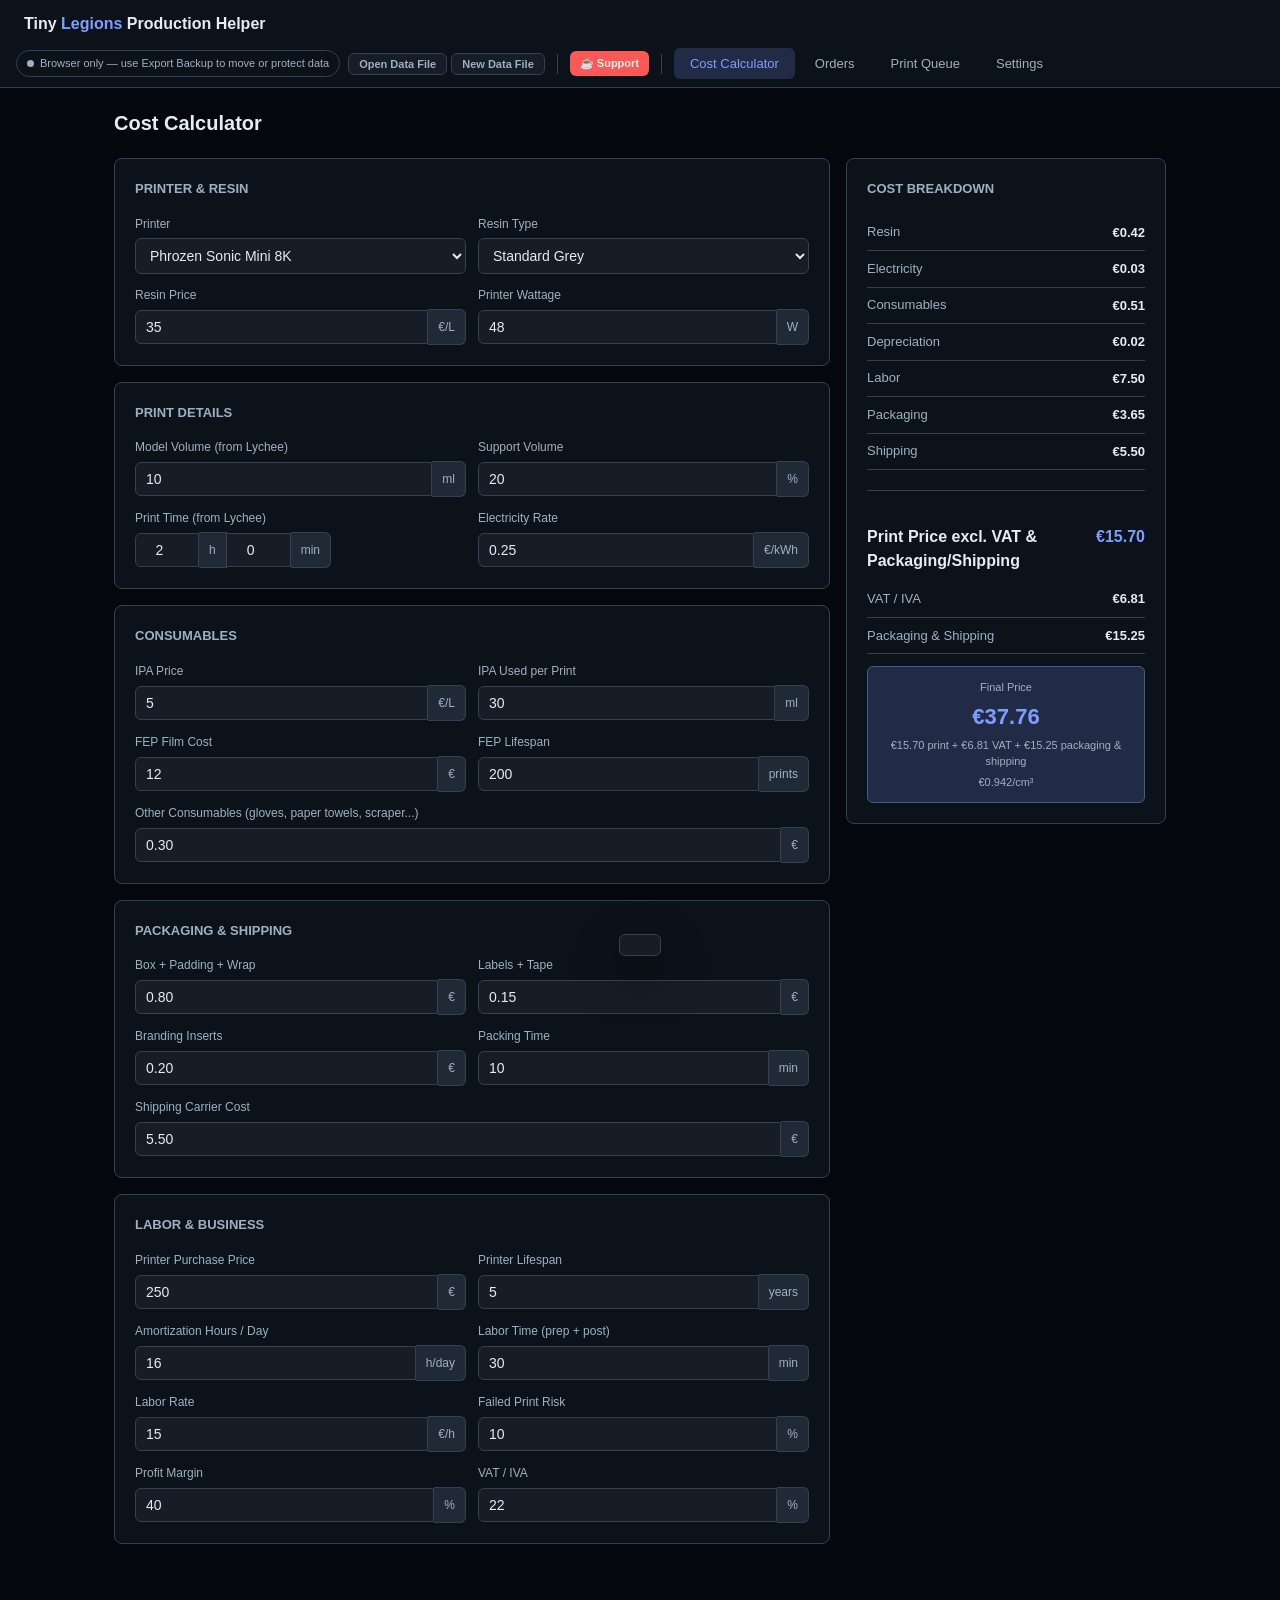
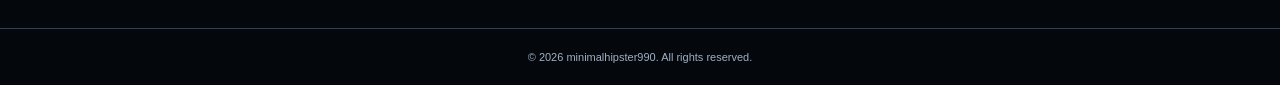
==== Calculator.html @ 1d5d3f8a "Release version 1.2" ====
<!DOCTYPE html>
<html lang="en">
<head>
  <meta charset="UTF-8">
  <meta name="viewport" content="width=device-width, initial-scale=1.0">
  <title>Tiny Legions — Production Helper</title>
  <link rel="stylesheet" href="css/style.css">
  <link rel="manifest" href="manifest.json">
  <link rel="apple-touch-icon" href="icons/icon-192.svg">
  <meta name="apple-mobile-web-app-capable" content="yes">
  <meta name="apple-mobile-web-app-status-bar-style" content="black-translucent">
  <meta name="apple-mobile-web-app-title" content="TL Production Helper">
  <meta name="theme-color" content="#1a1d27">
</head>
<body>

<!-- ── Header ─────────────────────────────────────────────────────────────── -->
<header class="app-header">
  <div class="app-header-top">
    <div class="app-logo">Tiny <span>Legions</span> Production Helper</div>
  </div>
  <div class="app-header-bar">
    <div id="file-status" class="file-status disconnected" title="Data saved in browser only">
      <span class="file-dot"></span> Browser only
    </div>
    <div class="file-actions">
      <button class="btn-file" onclick="handleOpenExisting()">Open Data File</button>
      <button class="btn-file" onclick="handleConnectNew()">New Data File</button>
    </div>
    <div class="header-divider"></div>
    <a class="btn-kofi" href="https://ko-fi.com/minimalhipster990" target="_blank" rel="noopener">☕ Support</a>
    <div class="header-divider"></div>
    <nav class="tab-nav">
      <button class="tab-btn" data-tab="calculator" onclick="showTab('calculator')">Cost Calculator</button>
      <button class="tab-btn" data-tab="orders" onclick="showTab('orders')">Orders</button>
      <button class="tab-btn" data-tab="queue" onclick="showTab('queue')">Print Queue</button>
      <button class="tab-btn" data-tab="settings" onclick="showTab('settings')">Settings</button>
    </nav>
  </div>
</header>

<main class="main">

  <!-- ── Tab: Calculator ──────────────────────────────────────────────────── -->
  <div id="tab-calculator" class="tab-panel">
    <h1 class="page-title">Cost Calculator</h1>
    <div class="calc-grid">
      <!-- Inputs -->
      <div>
        <div class="card">
          <div class="card-title">Printer & Resin</div>
          <div class="form-grid">
            <div class="form-group">
              <label>Printer</label>
              <select id="calc-printer" onchange="calcUpdatePrinter()"></select>
            </div>
            <div class="form-group">
              <label>Resin Type</label>
              <select id="calc-resin-type" onchange="calcUpdateResinPrice()"></select>
            </div>
            <div class="form-group">
              <label>Resin Price</label>
              <div class="input-with-unit">
                <input type="number" id="calc-resin-price" min="0" step="0.5" value="35" oninput="calcRun()">
                <span class="unit" data-curr="per-L">€/L</span>
              </div>
            </div>
            <div class="form-group">
              <label>Printer Wattage</label>
              <div class="input-with-unit">
                <input type="number" id="calc-wattage" min="0" step="1" value="48" oninput="calcRun()">
                <span class="unit">W</span>
              </div>
            </div>
          </div>
        </div>

        <div class="card">
          <div class="card-title">Print Details</div>
          <div class="form-grid">
            <div class="form-group">
              <label>Model Volume (from Lychee)</label>
              <div class="input-with-unit">
                <input type="number" id="calc-volume" min="0" step="0.1" value="10" oninput="calcRun()">
                <span class="unit">ml</span>
              </div>
            </div>
            <div class="form-group">
              <label>Support Volume</label>
              <div class="input-with-unit">
                <input type="number" id="calc-support-pct" min="0" max="100" step="1" value="20" oninput="calcRun()">
                <span class="unit">%</span>
              </div>
            </div>
            <div class="form-group">
              <label>Print Time (from Lychee)</label>
              <div class="time-input">
                <input type="number" id="calc-hours" min="0" step="1" value="2" oninput="calcRun()" onblur="calcNormalizeTime(); calcRun()">
                <span class="unit">h</span>
                <input type="number" id="calc-minutes" min="0" step="1" value="0" oninput="calcRun()" onblur="calcNormalizeTime(); calcRun()">
                <span class="unit">min</span>
              </div>
            </div>
            <div class="form-group">
              <label>Electricity Rate</label>
              <div class="input-with-unit">
                <input type="number" id="calc-electricity" min="0" step="0.01" value="0.25" oninput="calcRun()">
                <span class="unit" data-curr="per-kWh">€/kWh</span>
              </div>
            </div>
          </div>
        </div>

        <div class="card">
          <div class="card-title">Consumables</div>
          <div class="form-grid">
            <div class="form-group">
              <label>IPA Price</label>
              <div class="input-with-unit">
                <input type="number" id="calc-ipa-price" min="0" step="0.1" value="5" oninput="calcRun()">
                <span class="unit" data-curr="per-L">€/L</span>
              </div>
            </div>
            <div class="form-group">
              <label>IPA Used per Print</label>
              <div class="input-with-unit">
                <input type="number" id="calc-ipa-per-print" min="0" step="1" value="30" oninput="calcRun()">
                <span class="unit">ml</span>
              </div>
            </div>
            <div class="form-group">
              <label>FEP Film Cost</label>
              <div class="input-with-unit">
                <input type="number" id="calc-fep-cost" min="0" step="0.5" value="12" oninput="calcRun()">
                <span class="unit" data-curr="flat">€</span>
              </div>
            </div>
            <div class="form-group">
              <label>FEP Lifespan</label>
              <div class="input-with-unit">
                <input type="number" id="calc-fep-lifespan" min="1" step="10" value="200" oninput="calcRun()">
                <span class="unit">prints</span>
              </div>
            </div>
            <div class="form-group full">
              <label>Other Consumables (gloves, paper towels, scraper...)</label>
              <div class="input-with-unit">
                <input type="number" id="calc-other-consumables" min="0" step="0.01" value="0.30" oninput="calcRun()">
                <span class="unit" data-curr="flat">€</span>
              </div>
            </div>
          </div>
        </div>

        <div class="card">
          <div class="card-title">Packaging & Shipping</div>
          <div class="form-grid">
            <div class="form-group">
              <label>Box + Padding + Wrap</label>
              <div class="input-with-unit">
                <input type="number" id="calc-box-materials" min="0" step="0.01" value="0.80" oninput="calcRun()">
                <span class="unit" data-curr="flat">€</span>
              </div>
            </div>
            <div class="form-group">
              <label>Labels + Tape</label>
              <div class="input-with-unit">
                <input type="number" id="calc-labels-tape" min="0" step="0.01" value="0.15" oninput="calcRun()">
                <span class="unit" data-curr="flat">€</span>
              </div>
            </div>
            <div class="form-group">
              <label>Branding Inserts</label>
              <div class="input-with-unit">
                <input type="number" id="calc-branding" min="0" step="0.01" value="0.20" oninput="calcRun()">
                <span class="unit" data-curr="flat">€</span>
              </div>
            </div>
            <div class="form-group">
              <label>Packing Time</label>
              <div class="input-with-unit">
                <input type="number" id="calc-packing-time" min="0" step="1" value="10" oninput="calcRun()">
                <span class="unit">min</span>
              </div>
            </div>
            <div class="form-group full">
              <label>Shipping Carrier Cost</label>
              <div class="input-with-unit">
                <input type="number" id="calc-shipping-cost" min="0" step="0.01" value="5.50" oninput="calcRun()">
                <span class="unit" data-curr="flat">€</span>
              </div>
            </div>
          </div>
        </div>

        <div class="card">
          <div class="card-title">Labor & Business</div>
          <div class="form-grid">
            <div class="form-group">
              <label>Printer Purchase Price</label>
              <div class="input-with-unit">
                <input type="number" id="calc-purchase-price" min="0" step="10" value="250" oninput="calcRun()">
                <span class="unit" data-curr="flat">€</span>
              </div>
            </div>
            <div class="form-group">
              <label>Printer Lifespan</label>
              <div class="input-with-unit">
                <input type="number" id="calc-lifespan" min="1" step="1" value="5" oninput="calcRun()">
                <span class="unit">years</span>
              </div>
            </div>
            <div class="form-group">
              <label>Amortization Hours / Day</label>
              <div class="input-with-unit">
                <input type="number" id="calc-operating-hours" min="1" max="24" step="0.5" value="16" oninput="calcRun()">
                <span class="unit">h/day</span>
              </div>
            </div>
            <div class="form-group">
              <label>Labor Time (prep + post)</label>
              <div class="input-with-unit">
                <input type="number" id="calc-labor-time" min="0" step="5" value="30" oninput="calcRun()">
                <span class="unit">min</span>
              </div>
            </div>
            <div class="form-group">
              <label>Labor Rate</label>
              <div class="input-with-unit">
                <input type="number" id="calc-labor-rate" min="0" step="1" value="15" oninput="calcRun()">
                <span class="unit" data-curr="per-h">€/h</span>
              </div>
            </div>
            <div class="form-group">
              <label>Failed Print Risk</label>
              <div class="input-with-unit">
                <input type="number" id="calc-risk" min="0" max="100" step="1" value="10" oninput="calcRun()">
                <span class="unit">%</span>
              </div>
            </div>
            <div class="form-group">
              <label>Profit Margin</label>
              <div class="input-with-unit">
                <input type="number" id="calc-margin" min="0" max="99" step="1" value="40" oninput="calcRun()">
                <span class="unit">%</span>
              </div>
            </div>
            <div class="form-group">
              <label>VAT / IVA</label>
              <div class="input-with-unit">
                <input type="number" id="calc-vat-rate" min="0" max="100" step="0.1" value="22" oninput="calcRun()">
                <span class="unit">%</span>
              </div>
            </div>
          </div>
        </div>
      </div>

      <!-- Results -->
      <div class="results-card">
        <div class="card-title">Cost Breakdown</div>
        <div class="result-row"><span class="label">Resin</span><span class="value" id="out-resin">€0.00</span></div>
        <div class="result-row"><span class="label">Electricity</span><span class="value" id="out-electricity">€0.00</span></div>
        <div class="result-row"><span class="label">Consumables</span><span class="value" id="out-consumables">€0.00</span></div>
        <div class="result-row"><span class="label">Depreciation</span><span class="value" id="out-depreciation">€0.00</span></div>
        <div class="result-row"><span class="label">Labor</span><span class="value" id="out-labor">€0.00</span></div>
        <div class="result-row"><span class="label">Packaging</span><span class="value" id="out-packaging">€0.00</span></div>
        <div class="result-row"><span class="label">Shipping</span><span class="value" id="out-shipping">€0.00</span></div>
        <div class="section-divider"></div>
        <div class="result-total"><span class="label">Print Price excl. VAT & Packaging/Shipping</span><span class="value" id="out-total">€0.00</span></div>
        <div class="result-row"><span class="label">VAT / IVA</span><span class="value" id="out-vat">€0.00</span></div>
        <div class="result-row"><span class="label">Packaging & Shipping</span><span class="value" id="out-fulfillment">€0.00</span></div>
        <div class="result-sale">
          <div class="sale-label">Final Price</div>
          <div class="sale-value" id="out-sale-price">€0.00</div>
          <div class="per-cm3" id="out-price-breakdown">€0.00 print + €0.00 VAT + €0.00 packaging & shipping</div>
          <div class="per-cm3" id="out-per-cm3">€0.000/cm³</div>
        </div>
      </div>
    </div>
  </div>

  <!-- ── Tab: Orders ───────────────────────────────────────────────────────── -->
  <div id="tab-orders" class="tab-panel">
    <h1 class="page-title">Orders</h1>
    <div class="toolbar">
      <button class="btn btn-primary" onclick="openOrderModal()">+ Add Order</button>
      <label class="btn btn-secondary" style="cursor:pointer">
        Import CSV
        <input type="file" accept=".csv" style="display:none" onchange="importOrdersCSV(this.files[0])">
      </label>
    </div>
    <div class="table-wrap">
      <table>
        <thead>
          <tr>
            <th>Order ID</th>
            <th>Customer</th>
            <th>Model</th>
            <th>Footprint W×D (mm)</th>
            <th>Height (mm)</th>
            <th>Qty</th>
            <th>Print Time</th>
            <th>Total Time</th>
            <th>Resin</th>
            <th>Deadline</th>
            <th>Actions</th>
          </tr>
        </thead>
        <tbody id="orders-tbody">
          <tr><td colspan="11" class="empty-state">No orders yet. Click "Add Order" to start.</td></tr>
        </tbody>
      </table>
    </div>
  </div>

  <!-- ── Tab: Queue ────────────────────────────────────────────────────────── -->
  <div id="tab-queue" class="tab-panel">
    <h1 class="page-title">Print Queue</h1>

    <div class="card" style="margin-bottom:16px">
      <div class="card-title">Printer Fleet</div>
      <p class="fleet-hint">Add the printers you have available and how many of each. The queue will only assign batches to these printers.</p>
      <div id="fleet-container"></div>
      <div class="fleet-add-row">
        <select id="fleet-add-select"></select>
        <button class="btn btn-secondary" onclick="addToFleet()">+ Add Printer</button>
      </div>
    </div>

    <div class="toolbar">
      <button class="btn btn-primary" onclick="renderQueue()">Generate Queue</button>
      <button class="btn btn-secondary" onclick="exportCurrentQueueCSV()">Export CSV</button>
    </div>
    <div id="queue-alert"></div>
    <div id="queue-container">
      <div class="empty-state">Configure your fleet above, then click "Generate Queue".</div>
    </div>
  </div>

  <!-- ── Tab: Settings ─────────────────────────────────────────────────────── -->
  <div id="tab-settings" class="tab-panel">
    <h1 class="page-title">Settings</h1>
    <div class="settings-grid">
      <!-- Global Defaults -->
      <div class="card">
        <div class="card-title">Global Defaults</div>
        <div class="setting-row">
          <label>Currency</label>
          <select id="s-currency" onchange="onCurrencyChange()" style="width:160px;flex-shrink:0">
            <option value="EUR">€ Euro</option>
            <option value="USD">$ US Dollar</option>
            <option value="GBP">£ British Pound</option>
            <option value="CHF">CHF Swiss Franc</option>
            <option value="JPY">¥ Japanese Yen</option>
            <option value="CAD">CA$ Canadian Dollar</option>
            <option value="AUD">AU$ Australian Dollar</option>
            <option value="CNY">¥ Chinese Yuan</option>
            <option value="KRW">₩ Korean Won</option>
            <option value="PLN">zł Polish Zloty</option>
            <option value="SEK">kr Swedish Krona</option>
            <option value="NOK">kr Norwegian Krone</option>
            <option value="DKK">kr Danish Krone</option>
            <option value="CZK">Kč Czech Koruna</option>
          </select>
        </div>
        <div class="setting-row">
          <label>Electricity Rate</label>
          <div class="input-with-unit"><input type="number" id="s-electricity" min="0" step="0.01"><span class="unit" data-curr="per-kWh">€/kWh</span></div>
        </div>
        <div class="setting-row">
          <label>Labor Rate</label>
          <div class="input-with-unit"><input type="number" id="s-labor-rate" min="0" step="1"><span class="unit" data-curr="per-h">€/h</span></div>
        </div>
        <div class="setting-row">
          <label>Amortization Hours / Day</label>
          <div class="input-with-unit"><input type="number" id="s-operating-hours" min="1" max="24" step="0.5"><span class="unit">h/day</span></div>
        </div>
        <div class="setting-row">
          <label>Failed Print Risk</label>
          <div class="input-with-unit"><input type="number" id="s-risk" min="0" max="100" step="1"><span class="unit">%</span></div>
        </div>
        <div class="setting-row">
          <label>Profit Margin</label>
          <div class="input-with-unit"><input type="number" id="s-margin" min="0" max="99" step="1"><span class="unit">%</span></div>
        </div>
        <div class="setting-row">
          <label>VAT / IVA</label>
          <div class="input-with-unit"><input type="number" id="s-vat-rate" min="0" max="100" step="0.1"><span class="unit">%</span></div>
        </div>
      </div>

      <!-- Queue Assumptions -->
      <div class="card">
        <div class="card-title">Queue Assumptions</div>
        <div class="setting-row">
          <label>Production Start Time</label>
          <div class="input-with-unit"><input type="time" id="s-production-start"><span class="unit">local</span></div>
        </div>
        <div class="setting-row">
          <label>Scheduler Hours / Day</label>
          <div class="input-with-unit"><input type="number" id="s-scheduler-hours" min="1" max="24" step="0.5"><span class="unit">h/day</span></div>
        </div>
        <div class="setting-row">
          <label>Plate Turnaround</label>
          <div class="input-with-unit"><input type="number" id="s-turnaround" min="0" step="5"><span class="unit">min</span></div>
        </div>
        <div class="setting-row">
          <label>Queue Support Resin</label>
          <div class="input-with-unit"><input type="number" id="s-queue-support" min="0" max="300" step="1"><span class="unit">%</span></div>
        </div>
        <div class="setting-row">
          <label>Queue Labor / Batch</label>
          <div class="input-with-unit"><input type="number" id="s-queue-labor-time" min="0" step="5"><span class="unit">min</span></div>
        </div>
        <div class="setting-row">
          <label>Queue Consumables / Batch</label>
          <div class="input-with-unit"><input type="number" id="s-queue-other-consumables" min="0" step="0.01"><span class="unit" data-curr="flat">€</span></div>
        </div>
        <div class="setting-row">
          <label>Packing Margin</label>
          <div class="input-with-unit"><input type="number" id="s-queue-packing-margin" min="0" max="50" step="0.5"><span class="unit">mm</span></div>
        </div>
      </div>

      <!-- Consumables -->
      <div class="card">
        <div class="card-title">Consumables</div>
        <div class="setting-row">
          <label>IPA Price</label>
          <div class="input-with-unit"><input type="number" id="s-ipa-price" min="0" step="0.1"><span class="unit" data-curr="per-L">€/L</span></div>
        </div>
        <div class="setting-row">
          <label>IPA per Print</label>
          <div class="input-with-unit"><input type="number" id="s-ipa-per-print" min="0" step="1"><span class="unit">ml</span></div>
        </div>
        <div class="setting-row">
          <label>FEP Film Cost</label>
          <div class="input-with-unit"><input type="number" id="s-fep-cost" min="0" step="0.5"><span class="unit" data-curr="flat">€</span></div>
        </div>
        <div class="setting-row">
          <label>FEP Lifespan</label>
          <div class="input-with-unit"><input type="number" id="s-fep-lifespan" min="1" step="10"><span class="unit">prints</span></div>
        </div>
      </div>

      <!-- Resin Types -->
      <div class="card">
        <div class="card-title">Resin Types</div>
        <div id="resin-prices-container"></div>
        <div style="margin-top:12px">
          <button class="btn btn-secondary" onclick="addResinRow()">+ Add Resin</button>
        </div>
      </div>

      <!-- Printers -->
      <div class="card">
        <div class="card-title">Printer Depreciation</div>
        <div id="printer-dep-container"></div>
        <div class="section-divider" style="margin: 16px 0 12px"></div>
        <div class="card-title" style="margin-bottom:10px">Custom Printers</div>
        <div id="custom-printers-container"></div>
        <div style="margin-top:8px">
          <button class="btn btn-secondary" onclick="addCustomPrinterRow()">+ Add Printer</button>
        </div>
      </div>
    </div>

    <div style="margin-top:16px; display:flex; gap:8px; flex-wrap:wrap;">
      <button class="btn btn-primary" onclick="saveSettingsForm()">Save Settings</button>
      <button class="btn btn-secondary" onclick="exportAllData()">Export Backup</button>
      <label class="btn btn-secondary" style="cursor:pointer">
        Import Backup
        <input type="file" accept=".json" style="display:none" onchange="handleImportBackup(this.files[0])">
      </label>
    </div>
  </div>

</main>

<!-- ── Order Modal ─────────────────────────────────────────────────────────── -->
<div id="order-modal" class="modal-overlay" onclick="if(event.target===this)closeOrderModal()">
  <div class="modal">
    <div class="modal-header">
      <span id="modal-title" class="modal-title">Add Order</span>
      <button class="btn-icon" onclick="closeOrderModal()">✕</button>
    </div>
    <div class="form-grid">
      <div class="form-group">
        <label>Order ID</label>
        <input type="text" id="field-orderId" placeholder="e.g. #1042">
      </div>
      <div class="form-group">
        <label>Customer</label>
        <input type="text" id="field-customer" placeholder="Customer name">
      </div>
      <div class="form-group full">
        <label>Model / Plate Name *</label>
        <input type="text" id="field-modelName" placeholder="e.g. Panopticon Guard x3">
      </div>
      <div class="form-group full">
        <label>Order Type</label>
        <div class="order-type-toggle">
          <button type="button" class="order-type-btn active" data-type="model" onclick="setOrderType('model')">
            Single Models
            <small>App packs the plate for you</small>
          </button>
          <button type="button" class="order-type-btn" data-type="plate" onclick="setOrderType('plate')">
            Full Plate
            <small>Already arranged in Lychee</small>
          </button>
        </div>
        <input type="hidden" id="field-orderType" value="model">
      </div>
      <div class="form-group full lychee-hint">
        <span class="hint-icon">?</span>
        <span><strong>Single Models:</strong> enter one model's X/Y/Z from Lychee — app figures out how many fit per plate.<br>
        <strong>Full Plate:</strong> enter the plate's total footprint and print time from Lychee — used as-is.</span>
      </div>
      <div class="form-group">
        <label>Footprint Width — X (mm) *</label>
        <input type="number" id="field-footprintW" min="0" step="0.1" placeholder="X from Lychee">
      </div>
      <div class="form-group">
        <label>Footprint Depth — Y (mm) *</label>
        <input type="number" id="field-footprintD" min="0" step="0.1" placeholder="Y from Lychee">
      </div>
      <div class="form-group">
        <label>Height — Z (mm)</label>
        <input type="number" id="field-height" min="0" step="0.1" placeholder="Z from Lychee">
      </div>
      <div class="form-group">
        <label>Quantity</label>
        <input type="number" id="field-quantity" min="1" step="1" value="1">
      </div>
      <div class="form-group full">
        <label>Print Time (from Lychee)</label>
        <div class="time-input">
          <input type="number" id="field-printTimeH" min="0" step="1" value="0">
          <span class="unit">h</span>
          <input type="number" id="field-printTimeMin" min="0" max="59" step="1" value="0">
          <span class="unit">min</span>
        </div>
      </div>
      <div class="form-group">
        <label>Resin Type</label>
        <select id="field-resinType"></select>
      </div>
      <div class="form-group">
        <label>Deadline</label>
        <input type="date" id="field-deadline">
      </div>
      <div class="form-group">
        <label>Resin Volume (ml, optional)</label>
        <div class="input-with-unit">
          <input type="number" id="field-resinVolume" min="0" step="0.1" placeholder="From Lychee">
          <span class="unit">ml</span>
        </div>
      </div>
      <div class="form-group full">
        <label>Notes</label>
        <input type="text" id="field-notes" placeholder="Optional notes">
      </div>
    </div>
    <div class="modal-footer">
      <button class="btn btn-secondary" onclick="closeOrderModal()">Cancel</button>
      <button class="btn btn-primary" onclick="saveOrder()">Save Order</button>
    </div>
  </div>
</div>

<!-- ── Toast ──────────────────────────────────────────────────────────────── -->
<div id="toast" class="toast"></div>

<!-- ── Scripts ────────────────────────────────────────────────────────────── -->
<footer class="app-footer">
  &copy; 2026 minimalhipster990. All rights reserved.
</footer>

<script src="js/printers.js"></script>
<script src="js/storage.js"></script>
<script src="js/calculator.js"></script>
<script src="js/optimizer.js"></script>
<script src="js/scheduler.js"></script>
<script src="js/app.js"></script>
<script>
  if ('serviceWorker' in navigator) {
    navigator.serviceWorker.register('./sw.js');
  }
</script>

</body>
</html>
---- css/style.css ----
/* ── Reset & Base ──────────────────────────────────────────────────────────── */
*, *::before, *::after { box-sizing: border-box; margin: 0; padding: 0; }

:root {
  --bg: oklch(13% 0.016 255);
  --surface: oklch(18% 0.018 255);
  --surface2: oklch(23% 0.022 255);
  --surface3: oklch(28% 0.026 255);
  --border: oklch(37% 0.032 255);
  --border-strong: oklch(48% 0.04 255);
  --accent: oklch(72% 0.16 270);
  --accent-hover: oklch(78% 0.15 270);
  --accent-soft: color-mix(in oklch, var(--accent) 18%, transparent);
  --text: oklch(94% 0.012 255);
  --text-muted: oklch(75% 0.035 255);
  --text-soft: oklch(64% 0.033 255);
  --text-on-accent: oklch(16% 0.02 270);
  --green: oklch(73% 0.18 150);
  --yellow: oklch(82% 0.16 85);
  --orange: oklch(74% 0.17 48);
  --red: oklch(70% 0.19 25);
  --focus: oklch(82% 0.13 250);
  --radius: 8px;
  --radius-sm: 6px;
  --shadow: 0 18px 48px rgb(4 6 12 / 0.42);
}

html {
  overflow-x: clip;
}

body {
  overflow-x: clip;
  position: relative;
}

body {
  font-family: -apple-system, BlinkMacSystemFont, 'Segoe UI', sans-serif;
  background: var(--bg);
  color: var(--text);
  min-height: 100vh;
  font-size: 14px;
  line-height: 1.5;
}

/* ── Layout ─────────────────────────────────────────────────────────────────── */
.app-header {
  background: var(--surface);
  border-bottom: 1px solid var(--border);
  position: fixed;
  top: 0;
  left: 0;
  right: 0;
  z-index: 100;
  overflow: hidden;
}

.app-header-top {
  padding: 0 24px;
  height: 48px;
  display: flex;
  align-items: center;
}

.app-header-bar {
  display: flex;
  align-items: center;
  gap: 8px;
  padding: 0 16px 8px;
  overflow-x: scroll;
  overflow-y: hidden;
  white-space: nowrap;
  -webkit-overflow-scrolling: touch;
  scrollbar-width: none;
}

.app-header-bar::-webkit-scrollbar { display: none; }

.app-logo {
  font-size: 16px;
  font-weight: 700;
  letter-spacing: 0;
  color: var(--text);
  white-space: nowrap;
}

.app-logo span { color: var(--accent); }

.tab-nav { display: flex; gap: 4px; flex-shrink: 0; }

.tab-btn {
  background: none;
  border: none;
  color: var(--text-muted);
  font-size: 13px;
  font-weight: 500;
  padding: 8px 16px;
  border-radius: var(--radius-sm);
  cursor: pointer;
  transition: background 0.15s, color 0.15s;
  white-space: nowrap;
}

.tab-btn:hover { color: var(--text); background: var(--surface2); }
.tab-btn.active { color: var(--accent); background: var(--accent-soft); }

.main { max-width: 1100px; margin: 0 auto; padding: 28px 24px; padding-top: 108px; }

.tab-panel { display: none; }
.tab-panel.active { display: block; }

/* ── Page Titles ────────────────────────────────────────────────────────────── */
.page-title {
  font-size: 20px;
  font-weight: 700;
  margin-bottom: 20px;
  color: var(--text);
}

/* ── Cards ──────────────────────────────────────────────────────────────────── */
.card {
  background: var(--surface);
  border: 1px solid var(--border);
  border-radius: var(--radius);
  padding: 20px;
  margin-bottom: 16px;
}

.card-title {
  font-size: 13px;
  font-weight: 600;
  text-transform: uppercase;
  letter-spacing: 0;
  color: var(--text-muted);
  margin-bottom: 16px;
}

/* ── Calculator Layout ──────────────────────────────────────────────────────── */
.calc-grid {
  display: grid;
  grid-template-columns: 1fr 320px;
  gap: 16px;
  align-items: start;
}

@media (max-width: 800px) { .calc-grid { grid-template-columns: 1fr; } }

.form-grid {
  display: grid;
  grid-template-columns: 1fr 1fr;
  gap: 12px;
}

@media (max-width: 600px) { .form-grid { grid-template-columns: 1fr; } }

.form-group {
  display: flex;
  flex-direction: column;
  gap: 5px;
}

.form-group.full { grid-column: 1 / -1; }

label {
  font-size: 12px;
  font-weight: 500;
  color: var(--text-muted);
}

input, select {
  background: var(--surface2);
  border: 1px solid var(--border);
  border-radius: var(--radius-sm);
  color: var(--text);
  font-size: 14px;
  padding: 8px 10px;
  width: 100%;
  transition: border-color 0.15s, box-shadow 0.15s, background 0.15s;
}

input:focus, select:focus {
  outline: none;
  border-color: var(--accent);
  box-shadow: 0 0 0 3px color-mix(in oklch, var(--accent) 22%, transparent);
}

:where(button, input, select, a):focus-visible {
  outline: 2px solid var(--focus);
  outline-offset: 2px;
}

select option { background: var(--surface2); }

.input-with-unit {
  display: flex;
  align-items: center;
  gap: 0;
}

.input-with-unit input {
  border-radius: var(--radius-sm) 0 0 var(--radius-sm);
  flex: 1;
}

.unit {
  background: var(--surface3);
  border: 1px solid var(--border);
  border-left: none;
  border-radius: 0 var(--radius-sm) var(--radius-sm) 0;
  padding: 8px 10px;
  font-size: 12px;
  color: var(--text-muted);
  white-space: nowrap;
}

/* ── Cost Results ───────────────────────────────────────────────────────────── */
.results-card {
  background: var(--surface);
  border: 1px solid var(--border);
  border-radius: var(--radius);
  padding: 20px;
  position: sticky;
  top: 108px;
}

.result-row {
  display: flex;
  justify-content: space-between;
  align-items: center;
  gap: 12px;
  padding: 8px 0;
  border-bottom: 1px solid var(--border);
  font-size: 13px;
}

.result-row:last-child { border-bottom: none; }
.result-row .label { color: var(--text-muted); min-width: 0; }
.result-row .value { font-weight: 600; color: var(--text); flex-shrink: 0; text-align: right; }

.result-total {
  display: flex;
  justify-content: space-between;
  gap: 12px;
  padding: 14px 0 8px;
  font-size: 16px;
  font-weight: 700;
}

.result-total .label { color: var(--text); min-width: 0; }
.result-total .value { color: var(--accent); flex-shrink: 0; text-align: right; }

.result-sale {
  background: var(--accent-soft);
  border: 1px solid color-mix(in oklch, var(--accent) 30%, var(--border));
  border-radius: var(--radius-sm);
  padding: 12px;
  margin-top: 12px;
  text-align: center;
}

.result-sale .sale-label { font-size: 11px; color: var(--text-muted); margin-bottom: 4px; }
.result-sale .sale-value { font-size: 22px; font-weight: 800; color: var(--accent); }
.result-sale .per-cm3 { font-size: 11px; color: var(--text-muted); margin-top: 4px; }

/* ── Buttons ────────────────────────────────────────────────────────────────── */
.btn {
  display: inline-flex;
  align-items: center;
  gap: 6px;
  border: none;
  border-radius: var(--radius-sm);
  font-size: 13px;
  font-weight: 600;
  padding: 9px 18px;
  cursor: pointer;
  transition: background 0.15s, border-color 0.15s, color 0.15s, box-shadow 0.15s;
}

.btn-primary { background: var(--accent); color: var(--text-on-accent); }
.btn-primary:hover { background: var(--accent-hover); }
.btn-secondary { background: var(--surface2); color: var(--text); border: 1px solid var(--border); }
.btn-secondary:hover { border-color: var(--accent); color: var(--accent); }
.btn-icon { background: none; border: none; color: var(--text-muted); font-size: 14px; cursor: pointer; padding: 4px 6px; border-radius: 4px; transition: background 0.15s, color 0.15s; }
.btn-icon:hover { color: var(--text); background: var(--surface2); }
.btn-icon.btn-danger:hover { color: var(--red); }

.toolbar {
  display: flex;
  align-items: center;
  gap: 8px;
  margin-bottom: 16px;
  flex-wrap: wrap;
}

/* ── Orders Table ───────────────────────────────────────────────────────────── */
.table-wrap { overflow-x: auto; border-radius: var(--radius); border: 1px solid var(--border); }

table { width: 100%; border-collapse: collapse; }

thead tr { background: var(--surface2); }

th {
  text-align: left;
  font-size: 11px;
  font-weight: 600;
  text-transform: uppercase;
  letter-spacing: 0;
  color: var(--text-muted);
  padding: 10px 14px;
  border-bottom: 1px solid var(--border);
}

td {
  padding: 11px 14px;
  border-bottom: 1px solid var(--border);
  font-size: 13px;
  color: var(--text);
}

tr:last-child td { border-bottom: none; }
tbody tr:hover { background: color-mix(in oklch, var(--surface2) 42%, transparent); }

.empty-state {
  text-align: center;
  color: var(--text-muted);
  padding: 40px 20px;
  font-size: 14px;
}

/* ── Badges ─────────────────────────────────────────────────────────────────── */
.resin-badge {
  display: inline-block;
  background: var(--accent-soft);
  color: var(--accent);
  border-radius: 20px;
  padding: 2px 10px;
  font-size: 11px;
  font-weight: 600;
}

/* ── Modal ──────────────────────────────────────────────────────────────────── */
.modal-overlay {
  display: none;
  position: fixed;
  inset: 0;
  background: rgb(4 6 12 / 0.76);
  z-index: 200;
  align-items: center;
  justify-content: center;
  padding: 20px;
}

.modal-overlay.open { display: flex; }

.modal {
  background: var(--surface);
  border: 1px solid var(--border);
  border-radius: var(--radius);
  width: 100%;
  max-width: 560px;
  max-height: 90vh;
  overflow-y: auto;
  padding: 24px;
  box-shadow: var(--shadow);
}

.modal-header {
  display: flex;
  justify-content: space-between;
  align-items: center;
  margin-bottom: 20px;
}

.modal-title { font-size: 17px; font-weight: 700; }

.modal-footer {
  display: flex;
  justify-content: flex-end;
  gap: 8px;
  margin-top: 20px;
}

/* ── Fleet Config (Queue tab) ────────────────────────────────────────────────── */
.fleet-hint { font-size: 13px; color: var(--text-muted); margin: 0 0 12px 0; }

.fleet-row {
  display: flex;
  align-items: center;
  gap: 8px;
  padding: 8px 0;
  border-bottom: 1px solid var(--border);
}
.fleet-row:last-child { border-bottom: none; }
.fleet-printer-name { flex: 1; font-size: 13px; font-weight: 500; color: var(--text); }

.fleet-count-control { display: flex; align-items: center; gap: 6px; flex-shrink: 0; }
.fleet-count {
  min-width: 28px;
  text-align: center;
  font-size: 15px;
  font-weight: 700;
  color: var(--accent);
}

.fleet-add-row { display: flex; gap: 8px; margin-top: 12px; align-items: center; }
.fleet-add-row select { flex: 1; }

/* ── Print Waves ─────────────────────────────────────────────────────────────── */
.wave-header {
  display: flex;
  align-items: center;
  gap: 10px;
  margin: 24px 0 10px;
  font-size: 12px;
  font-weight: 700;
  color: var(--text-muted);
  text-transform: uppercase;
  letter-spacing: 0;
}
.wave-header::before,
.wave-header::after {
  content: '';
  flex: 1;
  height: 1px;
  background: var(--border);
}
.wave-header:first-child { margin-top: 0; }

.printer-slot {
  font-size: 10px;
  opacity: 0.65;
  margin-left: 3px;
}

/* ── Queue insight alert ─────────────────────────────────────────────────────── */
.queue-insight-card {
  background: color-mix(in oklch, var(--surface) 88%, var(--accent));
  border: 1px solid color-mix(in oklch, var(--accent) 34%, var(--border));
  border-radius: var(--radius);
  padding: 14px 16px;
  margin-bottom: 16px;
}
.queue-insight-card.queue-insight-single {
  background: color-mix(in oklch, var(--surface) 90%, var(--green));
  border-color: color-mix(in oklch, var(--green) 34%, var(--border));
}
.queue-insight-body strong { color: var(--text); display: block; margin-bottom: 4px; }
.queue-insight-body p { font-size: 13px; color: var(--text-muted); margin: 0 0 10px; line-height: 1.5; }
.queue-insight-body p strong { display: inline; color: var(--text); }
.queue-insight-actions { display: flex; gap: 8px; flex-wrap: wrap; }

.btn-sm { padding: 5px 12px; font-size: 12px; }
.btn-ghost {
  background: transparent;
  border: 1px solid var(--border);
  color: var(--text-muted);
  border-radius: var(--radius-sm);
  padding: 6px 14px;
  cursor: pointer;
  font-size: 13px;
  transition: border-color 0.15s, color 0.15s;
}
.btn-ghost:hover { border-color: var(--text-muted); color: var(--text); }
.btn-ghost.btn-sm { padding: 5px 12px; font-size: 12px; }

/* ── Queue ──────────────────────────────────────────────────────────────────── */
.batch-card {
  background: var(--surface);
  border: 1px solid var(--border);
  border-radius: var(--radius);
  padding: 16px 20px;
  margin-bottom: 12px;
}

.batch-card.urgency-ok {
  border-color: color-mix(in oklch, var(--green) 44%, var(--border));
  background: color-mix(in oklch, var(--surface) 94%, var(--green));
}
.batch-card.urgency-warning {
  border-color: color-mix(in oklch, var(--yellow) 46%, var(--border));
  background: color-mix(in oklch, var(--surface) 94%, var(--yellow));
}
.batch-card.urgency-urgent {
  border-color: color-mix(in oklch, var(--orange) 48%, var(--border));
  background: color-mix(in oklch, var(--surface) 94%, var(--orange));
}
.batch-card.urgency-overdue {
  border-color: color-mix(in oklch, var(--red) 48%, var(--border));
  background: color-mix(in oklch, var(--surface) 94%, var(--red));
}

.batch-header {
  display: flex;
  align-items: center;
  gap: 8px;
  margin-bottom: 10px;
  flex-wrap: wrap;
}

.batch-id { font-weight: 700; font-size: 14px; color: var(--text); }

.printer-tag {
  background: var(--surface2);
  border: 1px solid var(--border);
  border-radius: 20px;
  padding: 2px 10px;
  font-size: 11px;
  font-weight: 600;
  color: var(--text-muted);
}

.urgency-tag {
  border-radius: 20px;
  padding: 2px 10px;
  font-size: 11px;
  font-weight: 700;
  margin-left: auto;
}

.urgency-tag.ok { background: color-mix(in oklch, var(--green) 18%, transparent); color: var(--green); }
.urgency-tag.warning { background: color-mix(in oklch, var(--yellow) 18%, transparent); color: var(--yellow); }
.urgency-tag.urgent { background: color-mix(in oklch, var(--orange) 18%, transparent); color: var(--orange); }
.urgency-tag.overdue { background: color-mix(in oklch, var(--red) 18%, transparent); color: var(--red); }

.batch-models { display: flex; flex-wrap: wrap; gap: 6px; margin-bottom: 10px; }

.model-tag {
  background: var(--surface2);
  border: 1px solid var(--border);
  border-radius: var(--radius-sm);
  padding: 3px 8px;
  font-size: 12px;
  color: var(--text);
}

.batch-meta {
  display: flex;
  gap: 20px;
  font-size: 12px;
  color: var(--text-muted);
  flex-wrap: wrap;
}

.batch-meta strong { color: var(--text); }
.batch-meta-row { margin-top: 8px; }

.batch-cost {
  font-size: 12px;
  color: var(--text-muted);
  margin-top: 8px;
  padding-top: 8px;
  border-top: 1px solid var(--border);
  display: flex;
  flex-wrap: wrap;
  gap: 16px;
}
.batch-cost strong { color: var(--text); }
.batch-cost .cost-no-volume { font-style: italic; opacity: 0.7; }

.batch-warning {
  background: color-mix(in oklch, var(--surface) 86%, var(--red));
  border: 1px solid color-mix(in oklch, var(--red) 42%, var(--border));
  border-radius: var(--radius-sm);
  padding: 8px 12px;
  font-size: 12px;
  color: var(--red);
  margin-top: 10px;
}

/* ── Order Type Toggle (modal) ────────────────────────────────────────────────── */
.order-type-toggle {
  display: flex;
  border: 1px solid var(--border);
  border-radius: var(--radius-sm);
  overflow: hidden;
}
.order-type-btn {
  flex: 1;
  padding: 9px 12px;
  background: transparent;
  border: none;
  border-right: 1px solid var(--border);
  color: var(--text-muted);
  cursor: pointer;
  font-size: 13px;
  line-height: 1.3;
  transition: background 0.15s, color 0.15s;
  text-align: center;
}
.order-type-btn:last-child { border-right: none; }
.order-type-btn small { display: block; font-size: 10px; opacity: 0.75; margin-top: 2px; }
.order-type-btn.active { background: var(--accent); color: var(--text-on-accent); }
.order-type-btn.active small { opacity: 0.85; }

/* ── Type badge (orders table) ────────────────────────────────────────────────── */
.type-badge { font-size: 10px; font-weight: 700; padding: 2px 6px; border-radius: 10px; vertical-align: middle; margin-left: 5px; }
.type-badge.type-plate { background: var(--accent-soft); color: var(--accent); }
.type-badge.type-model { background: color-mix(in oklch, var(--text-muted) 14%, transparent); color: var(--text-muted); }

/* ── Settings ────────────────────────────────────────────────────────────────── */
.settings-grid { display: grid; grid-template-columns: 1fr 1fr; gap: 16px; }
@media (max-width: 700px) { .settings-grid { grid-template-columns: 1fr; } }

.setting-row {
  display: flex;
  justify-content: space-between;
  align-items: center;
  padding: 8px 0;
  border-bottom: 1px solid var(--border);
  gap: 12px;
}

.setting-row:last-child { border-bottom: none; }
.setting-row label { font-size: 13px; color: var(--text); flex: 1; }
.setting-row .input-with-unit { width: 150px; flex-shrink: 0; }
.setting-row input { width: 100%; min-width: 0; }

.printer-dep-row .printer-name { font-size: 13px; font-weight: 600; flex: 1; }
.printer-dep-inputs { display: flex; gap: 8px; }
.printer-dep-inputs .input-with-unit { width: 110px; }

/* ── Toast ──────────────────────────────────────────────────────────────────── */
.toast {
  position: fixed;
  bottom: 24px;
  left: 50%;
  transform: translateX(-50%) translateY(80px);
  background: var(--surface2);
  border: 1px solid var(--border);
  border-radius: var(--radius-sm);
  padding: 10px 20px;
  font-size: 13px;
  font-weight: 500;
  color: var(--text);
  box-shadow: var(--shadow);
  transition: transform 0.25s ease;
  z-index: 999;
}

.toast.show { transform: translateX(-50%) translateY(0); }

/* ── Divider ─────────────────────────────────────────────────────────────────── */
.section-divider {
  height: 1px;
  background: var(--border);
  margin: 20px 0;
}

/* ── File Status Bar ─────────────────────────────────────────────────────────── */
.file-status {
  font-size: 11px;
  display: flex;
  align-items: center;
  gap: 6px;
  padding: 4px 10px;
  border-radius: 20px;
  border: 1px solid var(--border);
  white-space: nowrap;
}

.file-status.connected { border-color: color-mix(in oklch, var(--green) 46%, var(--border)); color: var(--green); }
.file-status.disconnected { color: var(--text-muted); }

.file-dot {
  width: 7px; height: 7px;
  border-radius: 50%;
  background: var(--text-muted);
  flex-shrink: 0;
}

.file-status.connected .file-dot { background: var(--green); }

.file-actions { display: flex; gap: 4px; flex-shrink: 0; }

.header-divider { width: 1px; background: var(--border); height: 20px; flex-shrink: 0; margin: 0 4px; }

.btn-file {
  background: var(--surface2);
  border: 1px solid var(--border);
  border-radius: var(--radius-sm);
  color: var(--text-muted);
  font-size: 11px;
  font-weight: 600;
  padding: 4px 10px;
  cursor: pointer;
  transition: border-color 0.15s, color 0.15s, background 0.15s;
  white-space: nowrap;
}

.btn-file:hover { color: var(--text); border-color: var(--accent); }

.btn-kofi {
  background: oklch(68% 0.2 25);
  color: oklch(97% 0.018 25);
  border: none;
  border-radius: var(--radius-sm);
  padding: 4px 10px;
  font-size: 11px;
  font-weight: 600;
  text-decoration: none;
  white-space: nowrap;
  flex-shrink: 0;
  line-height: 1.6;
}
.btn-kofi:hover { background: oklch(62% 0.19 25); color: oklch(97% 0.018 25); }

/* ── Time Input ──────────────────────────────────────────────────────────────── */
.time-input {
  display: flex;
  align-items: center;
  gap: 0;
}

.time-input input {
  width: 64px;
  text-align: center;
  border-radius: 0;
}

.time-input input:first-child { border-radius: var(--radius-sm) 0 0 var(--radius-sm); }
.time-input .unit { border-radius: 0; border-left: none; }
.time-input .unit:last-child { border-radius: 0 var(--radius-sm) var(--radius-sm) 0; }
.time-input input:nth-child(3) { border-left: none; }

/* ── Shared row actions ─────────────────────────────────────────────────────── */
.row-actions { display: flex; gap: 2px; flex-shrink: 0; }
.btn-icon.btn-confirm { color: var(--green); }
.btn-icon.btn-confirm:hover { color: var(--green); background: color-mix(in oklch, var(--green) 16%, transparent); }

/* ── Settings Column Headers ────────────────────────────────────────────────── */
.settings-col-header {
  display: flex;
  align-items: center;
  gap: 8px;
  padding: 0 0 5px 0;
  border-bottom: 1px solid var(--border);
  margin-bottom: 4px;
}
.settings-col-header-spacer { flex: 1; }
.settings-col-header-val {
  font-size: 11px;
  font-weight: 600;
  color: var(--text-muted);
  text-transform: uppercase;
  letter-spacing: 0;
  text-align: center;
}

/* ── Resin Rows (Settings) ──────────────────────────────────────────────────── */
.resin-row {
  display: flex;
  align-items: center;
  gap: 8px;
  padding: 7px 0;
  border-bottom: 1px solid var(--border);
  flex-wrap: wrap;
}
.resin-row:last-child { border-bottom: none; }
.resin-row.editing { background: color-mix(in oklch, var(--surface) 92%, var(--accent)); border-radius: var(--radius-sm); padding: 7px 6px; }

/* Display mode */
.resin-display-name { flex: 1; font-size: 13px; color: var(--text); min-width: 90px; }
.resin-fields-display { display: flex; gap: 6px; flex-shrink: 0; }
.resin-display-val {
  width: 100px;
  font-size: 12px;
  color: var(--text-muted);
  background: var(--surface2);
  border: 1px solid var(--border);
  border-radius: var(--radius-sm);
  padding: 6px 8px;
  text-align: center;
}

/* Edit mode */
input.resin-name { flex: 1; min-width: 90px; font-size: 13px; }
.resin-fields { display: flex; gap: 6px; flex-shrink: 0; }
.resin-fields .input-with-unit { width: 100px; }

/* ── Printer Depreciation display mode ──────────────────────────────────────── */
.printer-dep-row { display: flex; justify-content: space-between; align-items: center; padding: 10px 0; border-bottom: 1px solid var(--border); gap: 12px; }
.printer-dep-row:last-child { border-bottom: none; }
.printer-dep-row.editing { background: color-mix(in oklch, var(--surface) 92%, var(--accent)); border-radius: var(--radius-sm); padding: 10px 6px; }
.printer-dep-display { display: flex; gap: 6px; flex-shrink: 0; }
.printer-dep-val {
  width: 80px;
  font-size: 12px;
  color: var(--text-muted);
  background: var(--surface2);
  border: 1px solid var(--border);
  border-radius: var(--radius-sm);
  padding: 6px 8px;
  text-align: center;
}

/* ── Custom Printer Cards (Settings) ────────────────────────────────────────── */
.custom-printer-card {
  background: var(--surface2);
  border: 1px solid var(--border);
  border-radius: var(--radius-sm);
  padding: 12px;
  margin-bottom: 10px;
}
.custom-printer-card.editing { border-color: color-mix(in oklch, var(--accent) 52%, var(--border)); }
.custom-printer-header { display: flex; align-items: center; gap: 8px; margin-bottom: 10px; }
.custom-printer-header input { flex: 1; font-weight: 600; }
.custom-printer-display-header { display: flex; align-items: center; justify-content: space-between; margin-bottom: 8px; }
.custom-printer-display-name { font-size: 14px; font-weight: 600; color: var(--text); }
.custom-printer-specs-display { display: flex; flex-wrap: wrap; gap: 6px 16px; font-size: 12px; color: var(--text-muted); }
.custom-printer-specs-display strong { color: var(--text); }
.custom-printer-specs { display: grid; grid-template-columns: repeat(3, 1fr); gap: 8px; }

@media (max-width: 520px) {
  .setting-row { align-items: flex-start; flex-direction: column; }
  .setting-row .input-with-unit { width: 100%; }
  .custom-printer-specs { grid-template-columns: 1fr 1fr; }
  .resin-fields { width: 100%; }
  .resin-fields .input-with-unit { flex: 1; width: auto; }
}

/* ── Lychee Hint ─────────────────────────────────────────────────────────────── */
.lychee-hint {
  display: flex;
  align-items: flex-start;
  gap: 8px;
  background: color-mix(in oklch, var(--surface) 90%, var(--accent));
  border: 1px solid color-mix(in oklch, var(--accent) 30%, var(--border));
  border-radius: var(--radius-sm);
  padding: 8px 12px;
  font-size: 12px;
  color: var(--text-muted);
  line-height: 1.4;
}

.lychee-hint strong { color: var(--text); }

.hint-icon {
  background: var(--accent);
  color: var(--text-on-accent);
  font-size: 10px;
  font-weight: 700;
  width: 16px; height: 16px;
  border-radius: 50%;
  display: flex; align-items: center; justify-content: center;
  flex-shrink: 0;
  margin-top: 1px;
}

/* ── Footer ──────────────────────────────────────────────────────────────────── */
.app-footer {
  text-align: center;
  padding: 20px 24px;
  font-size: 11px;
  color: var(--text-muted);
  border-top: 1px solid var(--border);
  margin-top: 40px;
}
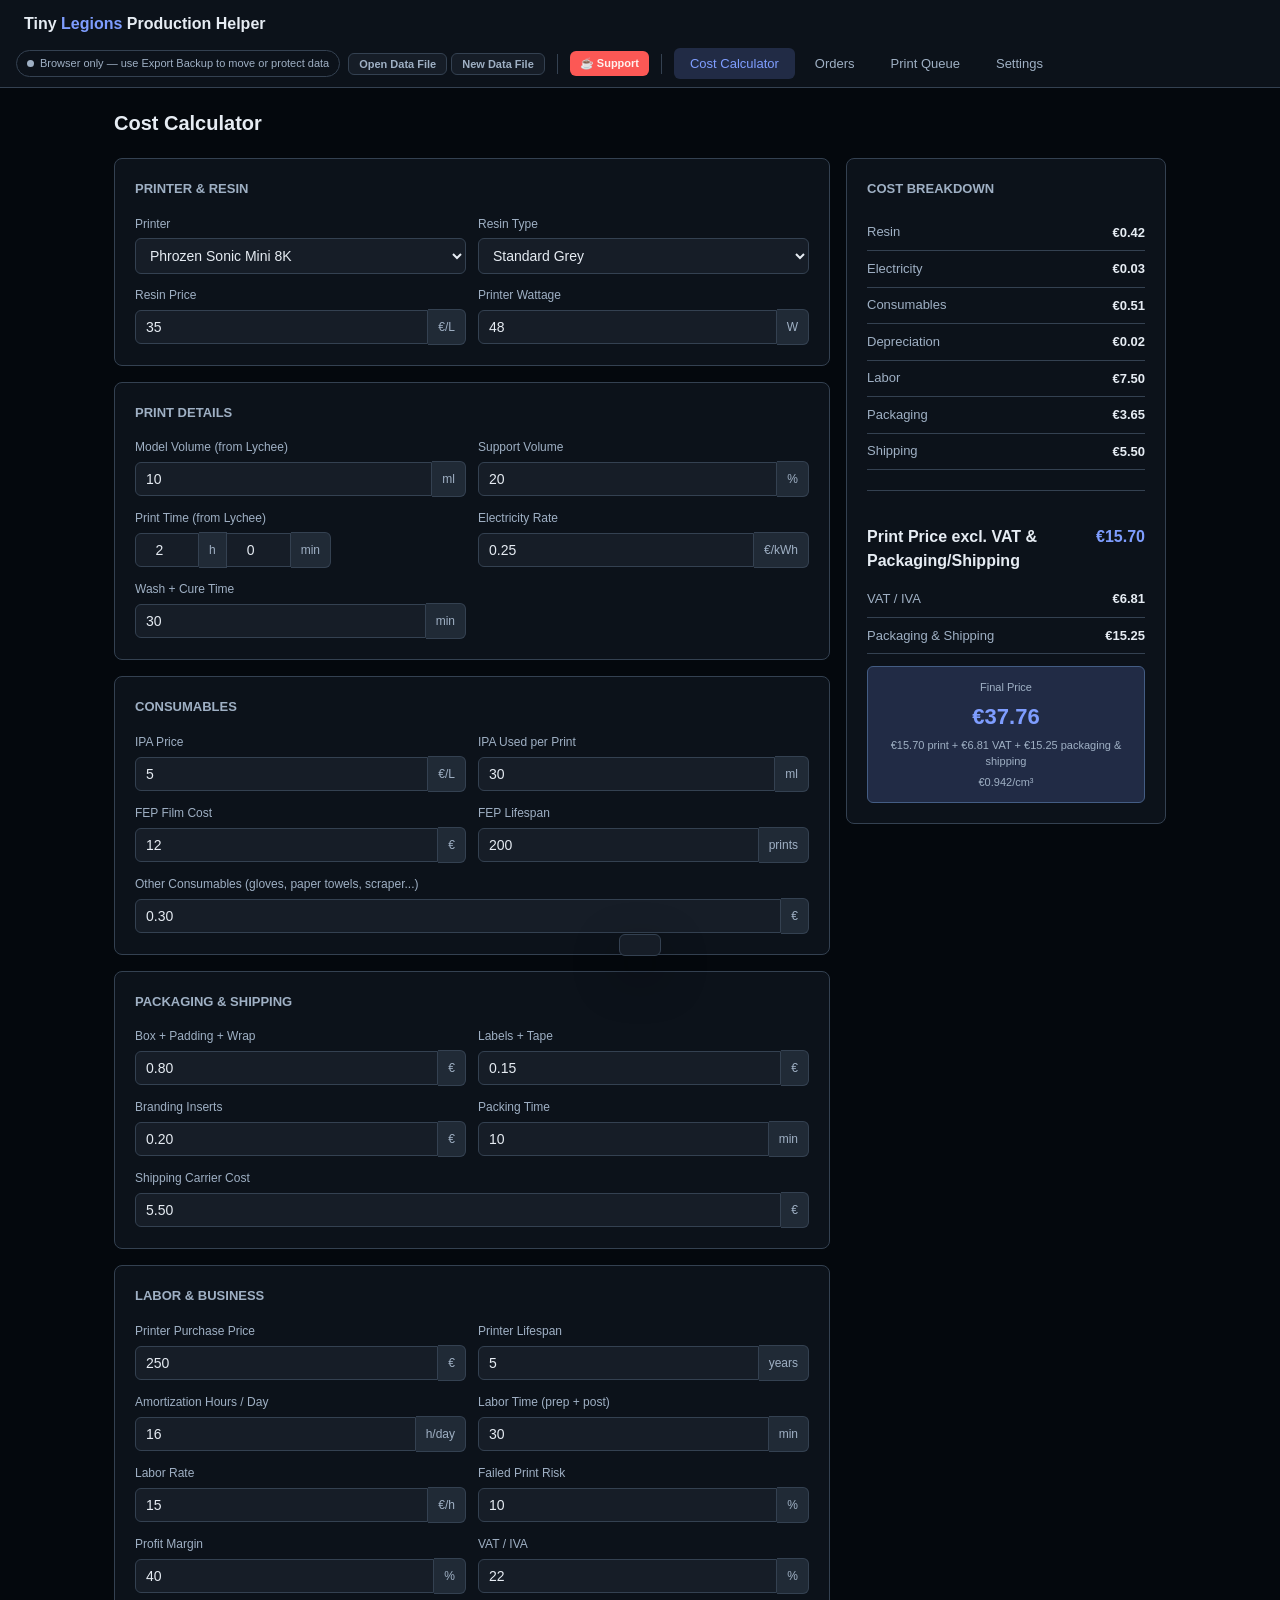
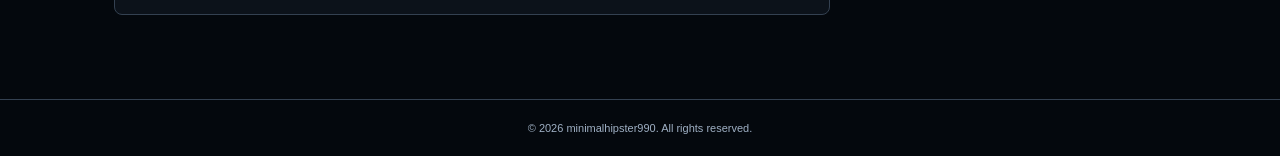
==== commit 62c76f17: "Release v1.3 configurable wash cure time" ====
--- a/Calculator.html
+++ b/Calculator.html
@@ -106,6 +106,13 @@
               <div class="input-with-unit">
                 <input type="number" id="calc-electricity" min="0" step="0.01" value="0.25" oninput="calcRun()">
                 <span class="unit" data-curr="per-kWh">€/kWh</span>
+              </div>
+            </div>
+            <div class="form-group">
+              <label>Wash + Cure Time</label>
+              <div class="input-with-unit">
+                <input type="number" id="calc-wash-cure-time" min="0" step="5" value="30" oninput="calcRun()">
+                <span class="unit">min</span>
               </div>
             </div>
           </div>
@@ -369,6 +376,10 @@
           <div class="input-with-unit"><input type="number" id="s-electricity" min="0" step="0.01"><span class="unit" data-curr="per-kWh">€/kWh</span></div>
         </div>
         <div class="setting-row">
+          <label>Wash + Cure Time</label>
+          <div class="input-with-unit"><input type="number" id="s-wash-cure-time" min="0" step="5"><span class="unit">min</span></div>
+        </div>
+        <div class="setting-row">
           <label>Labor Rate</label>
           <div class="input-with-unit"><input type="number" id="s-labor-rate" min="0" step="1"><span class="unit" data-curr="per-h">€/h</span></div>
         </div>
